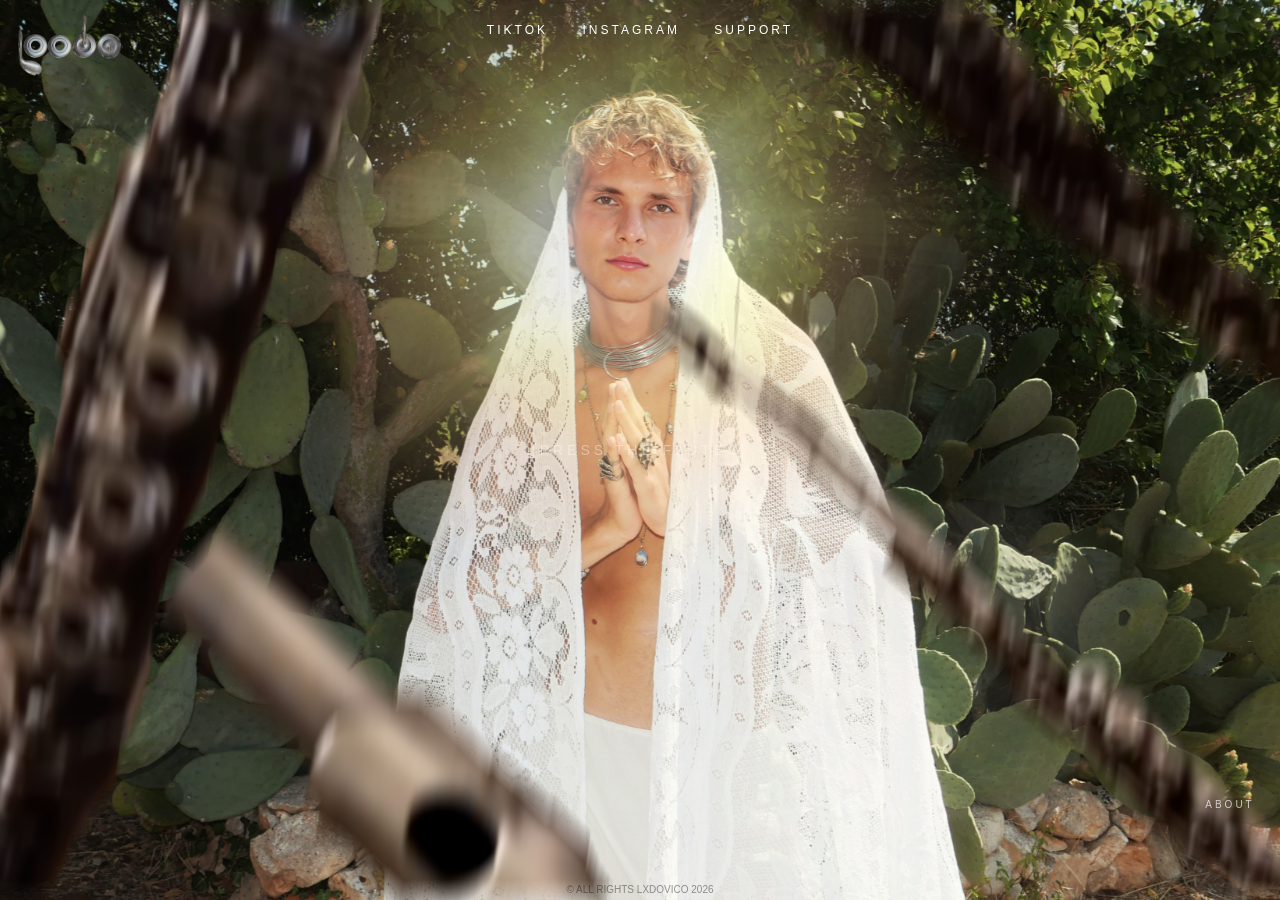
==== index.html @ c8a10abb "Add files via upload" ====
<!DOCTYPE html>
<html lang="en">
<head>
  <meta charset="UTF-8">
  <meta name="viewport" content="width=device-width, initial-scale=1.0">
  <title>Lxdovico</title>
  <link rel="stylesheet" href="style.css">
</head>
<body>

  <div class="social-support">
    <a href="https://www.tiktok.com/@lxdovico" target="_blank">TikTok</a>
    <a href="https://www.instagram.com/lxdovico" target="_blank">Instagram</a>
    <a href="https://www.buymeacoffee.com/lxdovico" target="_blank">SUPPORT</a>
  </div>

  <div id="instruction">[PRESS THE FLUTES]</div>

<img src="flute image.png" id="fluteOverlay" alt="Flute">
<img src="logo.png" id="logo" alt="Logo">

  <!-- ABOUT + video -->
  <div id="aboutLabel">ABOUT</div>
  <video id="cornerVideo" muted></video>

  <!-- copyright -->
  <div id="copyright">© ALL RIGHTS LXDOVICO 2026</div>

  <script src="script.js"></script>

</body>
</html>
---- style.css ----
* {
  margin: 0;
  padding: 0;
  box-sizing: border-box;
}

body {
  height: 100vh;
  overflow: hidden;
  font-family: Arial, sans-serif;
  color: white;
  background: url("background.jpg") no-repeat center center;
  background-size: cover;
}

/* SOCIAL */
.social-support {
  position: fixed;
  top: 20px;
  width: 100%;
  text-align: center;
  z-index: 30;
}

.social-support a {
  margin: 0 15px;
  text-decoration: none;
  color: white;
  font-size: 12px;
  letter-spacing: 3px;
  text-transform: uppercase;
}

/* INSTRUCTION */
#instruction {
  position: fixed;
  top: 50%;
  left: 50%;
  transform: translate(-50%, -50%);
  font-size: 14px;
  letter-spacing: 4px;
  opacity: 0.4;
  z-index: 30;
}

/* ABOUT LABEL */
#aboutLabel {
  position: fixed;
  bottom: 90px;
  right: 10px;
  width: 80px;
  text-align: center;
  font-size: 10px;
  letter-spacing: 3px;
  text-transform: uppercase;
  color: white;
  opacity: 0.7;
  z-index: 30;
}

/* PNG */
#fluteOverlay {
  transition: filter 0.4s ease;
}

#fluteOverlay.active {
  filter: brightness(1.4);
}

/* GLOW SMOOTH */
#fluteOverlay.active {
  filter: brightness(1.4);
}

/* VIDEO SMALL */
#cornerVideo {
  position: fixed;
  bottom: 20px;
  right: 10px;
  width: 70px;
  height: 70px;
  object-fit: cover;
  z-index: 25;
}

/* COPYRIGHT */
#copyright {
  position: fixed;
  bottom: 5px;
  width: 100%;
  text-align: center;
  font-size: 10px;
  color: black;
  opacity: 0.4;
  z-index: 30;
}

body {
  height: 100vh;
  overflow: hidden;
  font-family: Arial, sans-serif;
  color: white;
  position: relative;
}

body::before {
  content: "";
  position: fixed;
  inset: 0;
  background: url("background.jpg") no-repeat center center;
  background-size: cover;
  z-index: -1;
}

/* PNG overlay (glow rimane) */
#fluteOverlay {
  position: fixed;
  top: 0;
  left: 0;
  width: 100vw;
  height: 100vh;
  object-fit: cover;
  pointer-events: auto;
  transition: filter 0.4s ease;
  z-index: 10;
}

/* glow ma sempre BW */
#fluteOverlay.active {
  filter: brightness(1.4);
}

#logo {
  position: fixed;
  top: 10px;
  left: 10px;
  width: 120px;
  height: auto;
  object-fit: contain;
  z-index: 12;
}
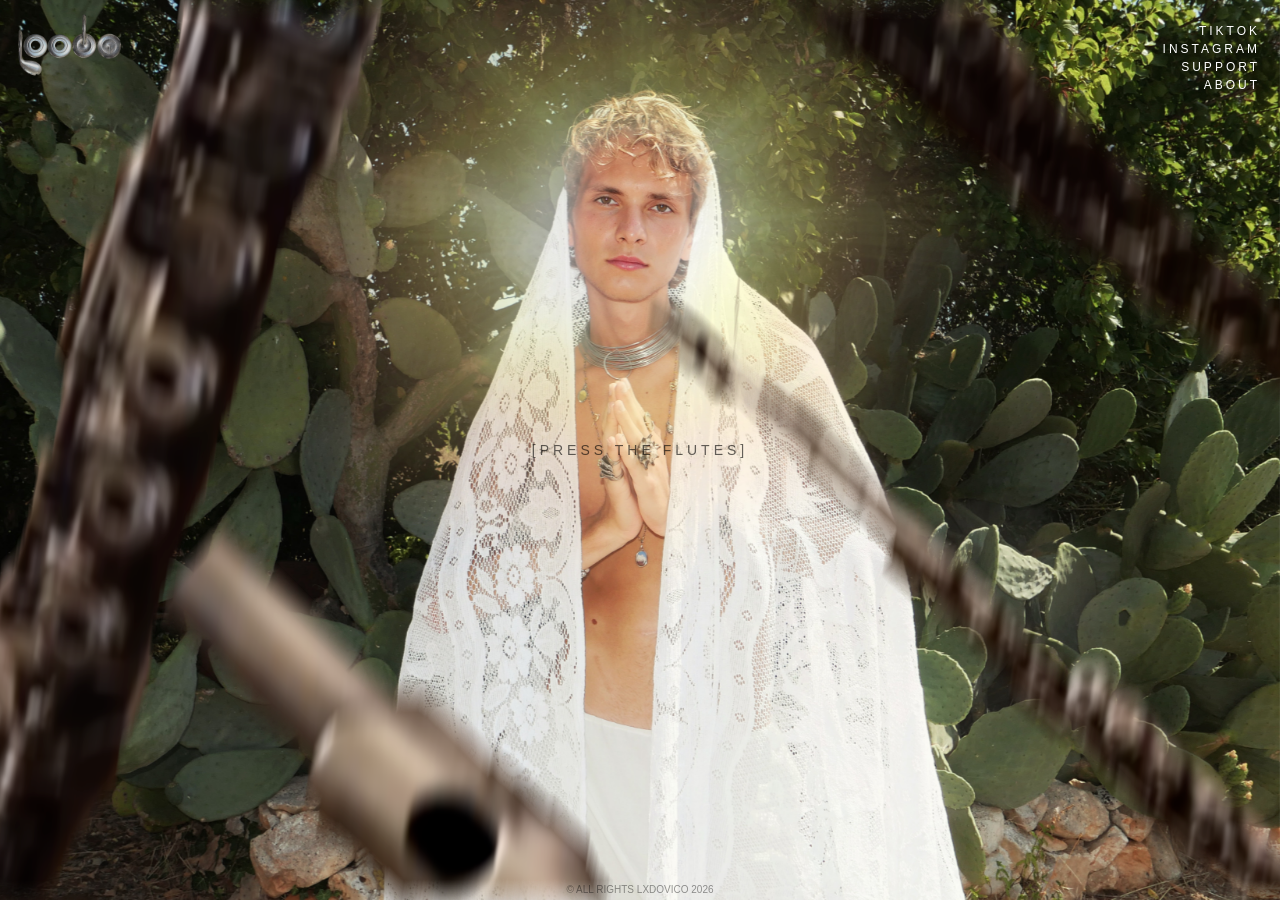
==== commit da142bca: "Add files via upload" ====
--- a/index.html
+++ b/index.html
@@ -7,11 +7,12 @@
   <link rel="stylesheet" href="style.css">
 </head>
 <body>
-
+  
   <div class="social-support">
     <a href="https://www.tiktok.com/@lxdovico" target="_blank">TikTok</a>
     <a href="https://www.instagram.com/lxdovico" target="_blank">Instagram</a>
     <a href="https://www.buymeacoffee.com/lxdovico" target="_blank">SUPPORT</a>
+    <a href="about.html">ABOUT</a>
   </div>
 
   <div id="instruction">[PRESS THE FLUTES]</div>
@@ -19,13 +20,51 @@
 <img src="flute image.png" id="fluteOverlay" alt="Flute">
 <img src="logo.png" id="logo" alt="Logo">
 
-  <!-- ABOUT + video -->
-  <div id="aboutLabel">ABOUT</div>
+ 
   <video id="cornerVideo" muted></video>
 
   <!-- copyright -->
   <div id="copyright">© ALL RIGHTS LXDOVICO 2026</div>
 
+  <div id="aboutOverlay">
+
+  <div class="about-box">
+
+
+    <h1>ABOUT</h1>
+
+    <p>
+    LXDOVICO (a.k.a. Ludo) is a flutist and producer based in London with international background in classical and electronic music production, with more than 10 years of experience in classical training in Milan.
+    </p>
+
+    <p>
+    He is actively collaborating and performing with Luzai in Italy and Sega Bodega in UK as a flutist, musician and recording musician, as well as working on his own projects exploring queer experimental electronic music.
+    </p>
+
+    <p>
+    Inspired by Björk and FKA Twigs, as well as traditional folk and hypnotic trance, Ludo explores his roots in Apulia, South Italy’s tarantism rhythms and the industrial and alienating sounds of London with the sound of the flute and his hybrid-electronic productions.
+    </p>
+
+    <h2 style="margin-top:40px;">PERSONAL PROJECT</h2>
+
+    <p>
+    On TikTok @lxdovico has reached more than 3.5M combined views and 650K likes.
+    </p>
+
+    <p>
+    Partnered with XL Recordings for the creation of a video for Danny L Harle’s single release “Azimuth” featuring Caroline Polachek (2025).
+    </p>
+
+    <p>
+    Rosalía follows his page and included his video for her promotional campaign for “Berghain” on Instagram (2026).
+    </p>
+
+    <p>
+    Other likes and follows: Roland, Spotify, Arca, Addison Rae, Eartheater, Oklou.
+    </p>
+    <a href="#" id="homeLink">HOME</a>
+
+</div>
   <script src="script.js"></script>
 
 </body>
--- a/style.css
+++ b/style.css
@@ -5,32 +5,44 @@
 }
 
 body {
+  font-family: Arial, sans-serif;
+  color: white;
+  min-height: 100vh;
+  position: relative;
+}
+
+body:not(.about-page) {
   height: 100vh;
   overflow: hidden;
-  font-family: Arial, sans-serif;
-  color: white;
+}
+
+body::before {
+  content: "";
+  position: fixed;
+  inset: 0;
   background: url("background.jpg") no-repeat center center;
   background-size: cover;
-}
-
-/* SOCIAL */
+  z-index: -1;
+  transition: 0.6s ease;
+}
+
+/* SOCIAL + LINKS TOP RIGHT IN COLUMN */
 .social-support {
   position: fixed;
   top: 20px;
-  width: 100%;
-  text-align: center;
+  right: 20px;
+  text-align: right;
   z-index: 30;
 }
 
 .social-support a {
-  margin: 0 15px;
-  text-decoration: none;
-  color: white;
+  display: block;
+  margin: 4px 0;
   font-size: 12px;
   letter-spacing: 3px;
   text-transform: uppercase;
-}
-
+  color: white;
+}
 /* INSTRUCTION */
 #instruction {
   position: fixed;
@@ -39,48 +51,32 @@
   transform: translate(-50%, -50%);
   font-size: 14px;
   letter-spacing: 4px;
-  opacity: 0.4;
+  color: rgba(0,0,0,0.6);
   z-index: 30;
 }
 
-/* ABOUT LABEL */
-#aboutLabel {
-  position: fixed;
-  bottom: 90px;
-  right: 10px;
-  width: 80px;
-  text-align: center;
-  font-size: 10px;
-  letter-spacing: 3px;
-  text-transform: uppercase;
-  color: white;
-  opacity: 0.7;
-  z-index: 30;
-}
-
-/* PNG */
+/* FLUTE */
 #fluteOverlay {
-  transition: filter 0.4s ease;
+  position: fixed;
+  inset: 0;
+  width: 100vw;
+  height: 100vh;
+  object-fit: cover;
+  z-index: 5;
+  transition: filter 0.15s ease;
 }
 
 #fluteOverlay.active {
-  filter: brightness(1.4);
-}
-
-/* GLOW SMOOTH */
-#fluteOverlay.active {
-  filter: brightness(1.4);
-}
-
-/* VIDEO SMALL */
-#cornerVideo {
-  position: fixed;
-  bottom: 20px;
-  right: 10px;
-  width: 70px;
-  height: 70px;
-  object-fit: cover;
-  z-index: 25;
+  filter: brightness(1.15) contrast(1.05);
+}
+
+/* LOGO */
+body:not(.about-page) #logo {
+  position: fixed;
+  top: 10px;
+  left: 10px;
+  width: 120px;
+  z-index: 12;
 }
 
 /* COPYRIGHT */
@@ -95,47 +91,266 @@
   z-index: 30;
 }
 
-body {
-  height: 100vh;
-  overflow: hidden;
-  font-family: Arial, sans-serif;
+/* ---------- ABOUT PAGE ---------- */
+
+.about-page {
+  overflow-y: auto;
+  height: auto;
+}
+
+.about-container {
+  max-width: 700px;
+  margin: 140px auto 60px auto;
+  padding: 60px 60px 80px 60px;
+  line-height: 1.6;
+  font-size: 16px;
+  text-align: left;
   color: white;
   position: relative;
-}
-
-body::before {
-  content: "";
-  position: fixed;
-  inset: 0;
-  background: url("background.jpg") no-repeat center center;
-  background-size: cover;
-  z-index: -1;
-}
-
-/* PNG overlay (glow rimane) */
-#fluteOverlay {
-  position: fixed;
-  top: 0;
-  left: 0;
+  z-index: 20;
+  background: rgba(0,0,0,0.35);
+  backdrop-filter: blur(6px);
+  -webkit-backdrop-filter: blur(6px);
+  border-radius: 20px;
+}
+
+.about-logo {
+  width: 60px;
+  opacity: 0.9;
+  transition: 0.3s ease;
+}
+
+.about-logo:hover {
+  opacity: 1;
+  transform: scale(1.05);
+}
+.about-flute {
+  width: 100%;
+  margin-top: 60px;
+  opacity: 0.7;
+}
+
+#aboutFlute {
+  position: fixed;
+  inset: 0;
   width: 100vw;
   height: 100vh;
   object-fit: cover;
-  pointer-events: auto;
+  z-index: 5;
+}
+
+.about-top {
+  position: fixed;
+  top: 20px;
+  left: 50%;
+  transform: translateX(-50%);
+  z-index: 40;
+}
+
+.about-logo {
+  width: 70px;
+  opacity: 0.9;
+  transition: 0.3s ease;
+}
+
+.about-logo:hover {
+  opacity: 1;
+}
+
+a {
+  text-decoration: none;
+}
+
+/* ABOUT OVERLAY */
+
+#aboutOverlay {
+  position: fixed;
+  inset: 0;
+  display: none;
+  justify-content: center;
+  align-items: center;
+  z-index: 100;
+  padding: 40px;
+}
+
+#aboutOverlay.active {
+  display: flex;
+}
+
+.about-box {
+  max-width: 700px;
+  max-height: 80vh;
+  overflow-y: auto;
+  padding: 60px;
+  border-radius: 20px;
+
+  background: transparent;
+  backdrop-filter: none;
+  -webkit-backdrop-filter: none;
+
+  line-height: 1.6;
+  font-size: 16px;
+}
+
+#aboutLogo {
+  width: 70px;
+  display: block;
+  margin: 0 auto 30px auto;
+  cursor: pointer;
+}
+
+/* BLUR HOME WHEN ABOUT OPEN */
+body.about-open #fluteOverlay,
+body.about-open #logo,
+body.about-open #instruction,
+body.about-open #copyright,
+body.about-open .social-support {
+  filter: blur(6px);
+  pointer-events: none;
+}
+
+/* Blur anche background */
+body.about-open::before {
+  filter: blur(10px);
+  transform: scale(1.05);
+}
+
+/* MOBILE VERSION */
+@media (max-width: 768px) {
+
+  #aboutOverlay {
+    align-items: flex-start;
+    padding-top: 40px;
+  }
+
+.about-box {
+  max-width: 700px;
+  max-height: 80vh;
+  overflow-y: auto;
+  padding: 60px;
+  border-radius: 20px;
+
+  background: transparent; /* niente grigio */
+  backdrop-filter: none;   /* niente blur interno */
+  -webkit-backdrop-filter: none;
+
+  line-height: 1.6;
+  font-size: 16px;
+}
+
+  #aboutLogo {
+    position: fixed;
+    bottom: 30px;
+    left: 50%;
+    transform: translateX(-50%);
+    margin: 0;
+  }
+
+    .social-support {
+    display: flex;
+    justify-content: center;
+    gap: 25px;
+    flex-wrap: nowrap;
+  }
+
+  .social-support a {
+    font-size: 14px;
+  }
+}
+
+/* ===== MOBILE ===== */
+@media (max-width: 768px) {
+
+  /* Social + About sulla stessa riga e più piccoli */
+  .social-support {
+    display: flex;
+    justify-content: center;
+    align-items: center;
+    gap: 18px;
+    flex-wrap: nowrap;
+  }
+
+  .social-support a {
+    font-size: 12px; /* più piccolo così entra tutto */
+    letter-spacing: 1px;
+  }
+
+  /* Logo in basso centrato */
+  .logo,
+  .home-logo {
+    position: fixed;
+    bottom: 30px;
+    left: 50%;
+    transform: translateX(-50%);
+  }
+
+}
+
+/* ===== MOBILE ===== */
+@media (max-width: 768px) {
+
+  /* Logo in basso alla pagina, centrato */
+  .logo,
+  .home-logo {
+    position: static;          /* niente fixed */
+    display: block;
+    margin: 80px auto 30px auto; /* spazio sopra + centrato */
+    text-align: center;
+  }
+
+}
+
+/* Overlay nascosto di default */
+.about-overlay {
+  position: fixed;
+  inset: 0;
+  display: flex;
+  justify-content: center;
+  align-items: center;
+
+  background: rgba(0, 0, 0, 0.4);
+  backdrop-filter: blur(10px);
+  -webkit-backdrop-filter: blur(10px);
+
+  opacity: 0;
+  pointer-events: none;
+  transition: opacity 0.4s ease;
+  z-index: 1000;
+}
+
+/* Quando attivo */
+.about-overlay.active {
+  opacity: 1;
+  pointer-events: all;
+}
+
+/* Blur della home */
+.home-content.blur {
+  filter: blur(6px);
   transition: filter 0.4s ease;
-  z-index: 10;
-}
-
-/* glow ma sempre BW */
-#fluteOverlay.active {
-  filter: brightness(1.4);
-}
-
-#logo {
-  position: fixed;
-  top: 10px;
-  left: 10px;
-  width: 120px;
-  height: auto;
-  object-fit: contain;
-  z-index: 12;
+}
+
+/* Box testo */
+.about-content {
+  max-width: 600px;
+  padding: 40px;
+  background: rgba(0, 0, 0, 0.6);
+  color: white;
+  backdrop-filter: blur(5px);
+}
+
+#homeLink {
+  display: block;
+  margin-top: 60px;
+  text-align: center;
+  font-size: 12px;
+  letter-spacing: 4px;
+  text-transform: uppercase;
+  color: white;
+  opacity: 0.7;
+  transition: 0.3s ease;
+}
+
+#homeLink:hover {
+  opacity: 1;
 }
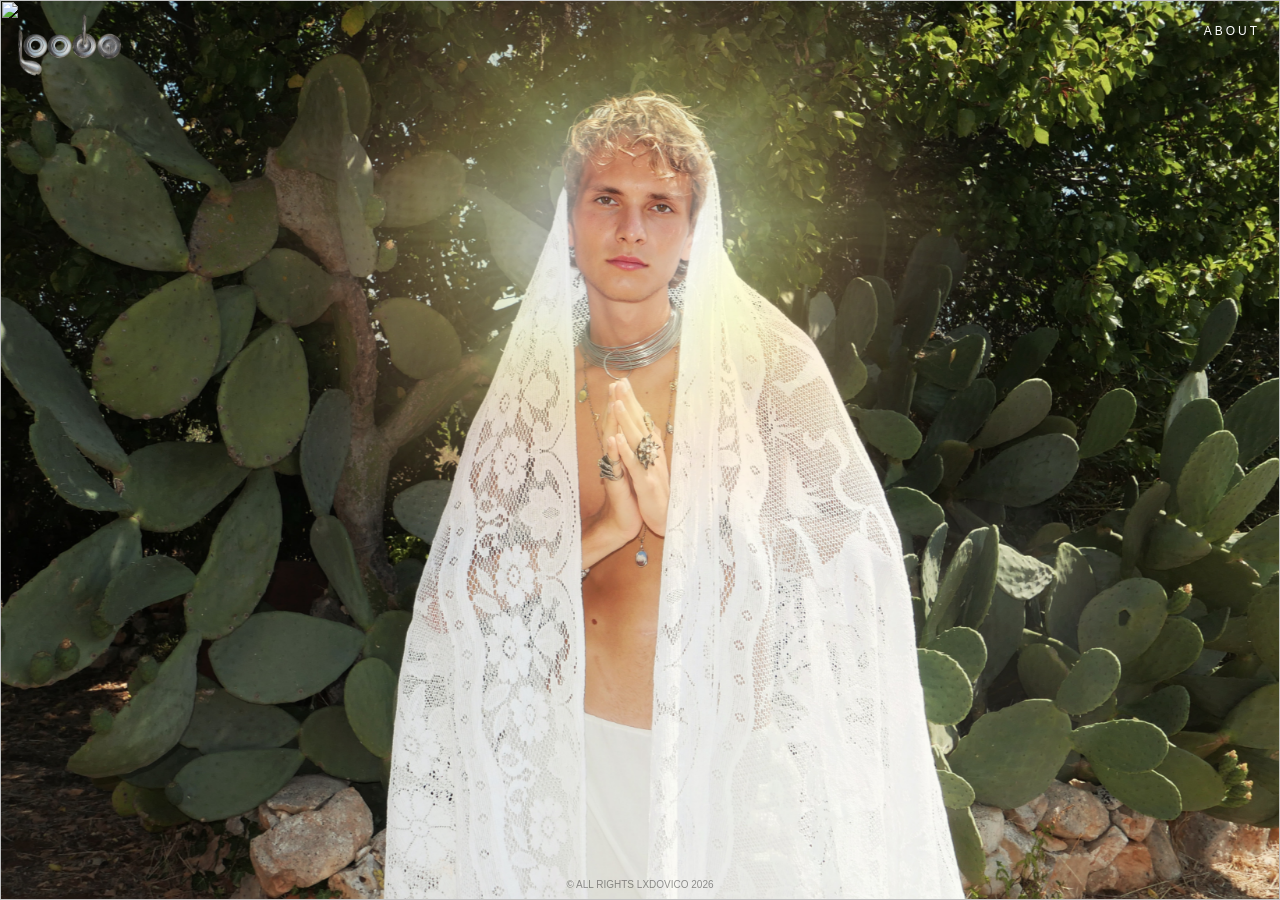
==== commit 97095c1e: "Add files via upload" ====
--- a/index.html
+++ b/index.html
@@ -9,15 +9,13 @@
 <body>
   
   <div class="social-support">
-    <a href="https://www.tiktok.com/@lxdovico" target="_blank">TikTok</a>
-    <a href="https://www.instagram.com/lxdovico" target="_blank">Instagram</a>
-    <a href="https://www.buymeacoffee.com/lxdovico" target="_blank">SUPPORT</a>
-    <a href="about.html">ABOUT</a>
-  </div>
+  <a href="about.html">ABOUT</a>
+</div>
 
-  <div id="instruction">[PRESS THE FLUTES]</div>
-
-<img src="flute image.png" id="fluteOverlay" alt="Flute">
+<img src="flute 1.png" class="flute" data-index="0">
+<img src="flute 2.png" class="flute" data-index="1">
+<img src="flute 3.png" class="flute" data-index="2">
+<img src="flute 4.png" class="flute" data-index="3">
 <img src="logo.png" id="logo" alt="Logo">
 
  
@@ -26,44 +24,78 @@
   <!-- copyright -->
   <div id="copyright">© ALL RIGHTS LXDOVICO 2026</div>
 
-  <div id="aboutOverlay">
+<div id="aboutOverlay">
+
+  <video id="inceptionVideo" autoplay muted loop playsinline>
+  <source src="inception.mov" type="video/quicktime">
+  <source src="inception.mp4" type="video/mp4">
+</video>
+
+
+
+  <img src="cowboy.jpg" id="aboutCowboy">
+
+
+
+  <!-- VIDEO BACKGROUND -->
 
   <div class="about-box">
+    <video class="about-video" autoplay muted playsinline id="ludoVideo">
+  <source src="Ludo.mov" type="video/quicktime">
+</video>
+
+<div class="about-content-inner">
 
 
-    <h1>ABOUT</h1>
+<img src="titolo.png" class="about-title" alt="About">
 
-    <p>
-    LXDOVICO (a.k.a. Ludo) is a flutist and producer based in London with international background in classical and electronic music production, with more than 10 years of experience in classical training in Milan.
-    </p>
+<p>
+Ludo (a.k.a. LXDOVICO) is a flutist and producer based in London, working across classical and electronic music with over a decade of training and performance experience, including studies in Milan.
+</p>
 
-    <p>
-    He is actively collaborating and performing with Luzai in Italy and Sega Bodega in UK as a flutist, musician and recording musician, as well as working on his own projects exploring queer experimental electronic music.
-    </p>
+<p>
+He collaborates as a musician and performer with artists and projects in both Italy and the UK, including work with Sega Bodega. Alongside collaborations, he develops his own hybrid sound, blending experimental electronic production with the flute.
+</p>
 
-    <p>
-    Inspired by Björk and FKA Twigs, as well as traditional folk and hypnotic trance, Ludo explores his roots in Apulia, South Italy’s tarantism rhythms and the industrial and alienating sounds of London with the sound of the flute and his hybrid-electronic productions.
-    </p>
+<p>
+Inspired by queer club music, traditional folk and hypnotic trance, Ludo draws from his roots in Apulia, South Italy (including the rhythmic traditions of tarantism) as well as the industrial and alienating textures of urban spaces like London and Milan. His work explores a dialogue between organic and synthetic sound, merging experimental flute practices with electronic production to create dystopian landscapes.
+</p>
 
-    <h2 style="margin-top:40px;">PERSONAL PROJECT</h2>
+<h2 style="margin-top:40px;">PERSONAL PROJECT</h2>
 
-    <p>
-    On TikTok @lxdovico has reached more than 3.5M combined views and 650K likes.
-    </p>
+<p>
+On TikTok, @lxdovico has accumulated over 3.5M combined views and 650K likes.
+</p>
 
-    <p>
-    Partnered with XL Recordings for the creation of a video for Danny L Harle’s single release “Azimuth” featuring Caroline Polachek (2025).
-    </p>
+<ul style="margin-top:20px; line-height:1.8;">
+  <li>
+    Partnered with XL Recordings to create a promotional video for Danny L Harle’s single <em>Azimuth</em>, featuring Caroline Polachek (2025).
+  </li>
+  <li>
+    Content from his page was featured in promotional material for Rosalía’s <em>Berghain</em> / <em>LUX</em> campaign on Instagram (2026).
+  </li>
+  <li>
+    His work has received engagement and recognition from brands and artists including Addison Rae, Arca, Azealia Banks, Eartheater, Oklou, Roland, Rosalía, Sevdaliza and Spotify.
+  </li>
+</ul>
 
-    <p>
-    Rosalía follows his page and included his video for her promotional campaign for “Berghain” on Instagram (2026).
-    </p>
+<div class="about-social">
+  <a href="https://www.instagram.com/lxdovico" target="_blank">
+    <img src="instagram.png" alt="Instagram">
+  </a>
+  <a href="https://www.tiktok.com/@lxdovico" target="_blank">
+    <img src="tiktok.png" alt="TikTok">
+  </a>
+  <a href="https://www.buymeacoffee.com/lxdovico" target="_blank">
+    <img src="support.png" alt="Support">
+  </a>
+  
+</div>
 
-    <p>
-    Other likes and follows: Roland, Spotify, Arca, Addison Rae, Eartheater, Oklou.
-    </p>
-    <a href="#" id="homeLink">HOME</a>
+<img src="contact.png" class="about-contact" alt="Contact">
 
+<a href="#" id="homeLink">HOME</a>
+</div>
 </div>
   <script src="script.js"></script>
 
--- a/style.css
+++ b/style.css
@@ -11,9 +11,14 @@
   position: relative;
 }
 
-body:not(.about-page) {
+body:not(.about-open) {
   height: 100vh;
   overflow: hidden;
+}
+
+body.about-open {
+  height: auto;
+  overflow-y: auto;
 }
 
 body::before {
@@ -42,6 +47,8 @@
   letter-spacing: 3px;
   text-transform: uppercase;
   color: white;
+
+  text-shadow: 0 0 6px rgba(0,0,0,0.8);
 }
 /* INSTRUCTION */
 #instruction {
@@ -56,17 +63,59 @@
 }
 
 /* FLUTE */
-#fluteOverlay {
-  position: fixed;
-  inset: 0;
-  width: 100vw;
-  height: 100vh;
-  object-fit: cover;
-  z-index: 5;
-  transition: filter 0.15s ease;
-}
-
-#fluteOverlay.active {
+.flute{
+  position:fixed;
+  top:0;
+  left:0;
+
+  width:100%;
+  height:100%;
+
+  object-fit:cover;
+
+  z-index:5;
+  pointer-events:auto;
+
+  transition: filter 0.35s ease;
+}
+
+.flute{
+  position:fixed;
+  top:0;
+  left:0;
+
+  width:100%;
+  height:100%;
+
+  object-fit:cover;
+
+  z-index:5;
+  pointer-events:auto;
+  
+  transition: filter 0.35s ease;
+}
+
+.flute{
+  position:fixed;
+  top:0;
+  left:0;
+
+  width:100%;
+  height:100%;
+
+  object-fit:cover;
+
+  z-index:5;
+  pointer-events:auto;
+  transition: filter 0.35s ease;
+}
+
+.flute:nth-of-type(1) { z-index: 5; }
+.flute:nth-of-type(2) { z-index: 6; }
+.flute:nth-of-type(3) { z-index: 7; }
+.flute:nth-of-type(4) { z-index: 8; }
+
+.flute.active {
   filter: brightness(1.15) contrast(1.05);
 }
 
@@ -82,13 +131,15 @@
 /* COPYRIGHT */
 #copyright {
   position: fixed;
-  bottom: 5px;
+  bottom: 10px;
+  left: 0;
   width: 100%;
   text-align: center;
   font-size: 10px;
   color: black;
   opacity: 0.4;
-  z-index: 30;
+  z-index: 5000;          /* sopra overlay e immagini */
+  pointer-events: none;   /* non interferisce con click */
 }
 
 /* ---------- ABOUT PAGE ---------- */
@@ -164,32 +215,44 @@
 /* ABOUT OVERLAY */
 
 #aboutOverlay {
-  position: fixed;
-  inset: 0;
+  position: absolute;
+  top: 0;
+  left: 0;
+  width: 100%;
+  min-height: 100vh;
+
   display: none;
-  justify-content: center;
-  align-items: center;
   z-index: 100;
-  padding: 40px;
+
+  padding: 90px 8vw 120px 8vw;
+
+  background: rgba(0, 0, 0, 0.4);
+  backdrop-filter: blur(10px);
+  -webkit-backdrop-filter: blur(10px);
+
+  opacity: 0;
+  pointer-events: none;
+  transition: opacity 0.4s ease;
+}
+
+body.about-open {
+  overflow: hidden;
+  height: 100vh;
 }
 
 #aboutOverlay.active {
   display: flex;
+  opacity: 1;
+  pointer-events: all;
 }
 
 .about-box {
-  max-width: 700px;
-  max-height: 80vh;
-  overflow-y: auto;
-  padding: 60px;
-  border-radius: 20px;
-
+  width: 100%;
+  height: 100%;
+  padding: 0;
   background: transparent;
-  backdrop-filter: none;
-  -webkit-backdrop-filter: none;
-
-  line-height: 1.6;
-  font-size: 16px;
+  overflow: visible;
+  max-height: none;
 }
 
 #aboutLogo {
@@ -203,59 +266,19 @@
 body.about-open #fluteOverlay,
 body.about-open #logo,
 body.about-open #instruction,
-body.about-open #copyright,
-body.about-open .social-support {
+body.about-open .social-support:not(.about-social) {
   filter: blur(6px);
   pointer-events: none;
+}
+
+.about-social {
+  filter: none !important;
 }
 
 /* Blur anche background */
 body.about-open::before {
   filter: blur(10px);
   transform: scale(1.05);
-}
-
-/* MOBILE VERSION */
-@media (max-width: 768px) {
-
-  #aboutOverlay {
-    align-items: flex-start;
-    padding-top: 40px;
-  }
-
-.about-box {
-  max-width: 700px;
-  max-height: 80vh;
-  overflow-y: auto;
-  padding: 60px;
-  border-radius: 20px;
-
-  background: transparent; /* niente grigio */
-  backdrop-filter: none;   /* niente blur interno */
-  -webkit-backdrop-filter: none;
-
-  line-height: 1.6;
-  font-size: 16px;
-}
-
-  #aboutLogo {
-    position: fixed;
-    bottom: 30px;
-    left: 50%;
-    transform: translateX(-50%);
-    margin: 0;
-  }
-
-    .social-support {
-    display: flex;
-    justify-content: center;
-    gap: 25px;
-    flex-wrap: nowrap;
-  }
-
-  .social-support a {
-    font-size: 14px;
-  }
 }
 
 /* ===== MOBILE ===== */
@@ -292,34 +315,16 @@
   /* Logo in basso alla pagina, centrato */
   .logo,
   .home-logo {
-    position: static;          /* niente fixed */
+    position: fixed;          /* niente fixed */
     display: block;
-    margin: 80px auto 30px auto; /* spazio sopra + centrato */
+    margin: 160px auto 30px auto; /* spazio sopra + centrato */
     text-align: center;
   }
 
 }
 
-/* Overlay nascosto di default */
-.about-overlay {
-  position: fixed;
-  inset: 0;
-  display: flex;
-  justify-content: center;
-  align-items: center;
-
-  background: rgba(0, 0, 0, 0.4);
-  backdrop-filter: blur(10px);
-  -webkit-backdrop-filter: blur(10px);
-
-  opacity: 0;
-  pointer-events: none;
-  transition: opacity 0.4s ease;
-  z-index: 1000;
-}
-
 /* Quando attivo */
-.about-overlay.active {
+#aboutOverlay.active {
   opacity: 1;
   pointer-events: all;
 }
@@ -340,17 +345,698 @@
 }
 
 #homeLink {
-  display: block;
-  margin-top: 60px;
-  text-align: center;
+
+  position: fixed;
+
+  bottom: 30px;
+  left: 50%;
+
+  transform: translateX(-50%);
+  will-change: filter;  /* fix glitch */
+
   font-size: 12px;
   letter-spacing: 4px;
   text-transform: uppercase;
   color: white;
   opacity: 0.7;
-  transition: 0.3s ease;
+
+  transition: filter 0.3s ease;
+
+  z-index: 4000;
+
 }
 
 #homeLink:hover {
   opacity: 1;
+}
+
+.flute {
+  pointer-events: auto;
+}
+
+/* RANDOM ABOUT IMAGES */
+
+.about-random-img {
+  position: fixed;
+  width: 120px;
+  pointer-events: none;
+  transform: translate(-50%, -50%);
+  z-index: 1500;
+  animation: fadeIn 0.2s ease;
+}
+
+@keyframes fadeIn {
+  from { opacity: 0; transform: translate(-50%, -50%) scale(0.8); }
+  to { opacity: 1; transform: translate(-50%, -50%) scale(1); }
+}
+
+/* ABOUT LAYOUT RIGHT SIDE */
+.about-content{
+  position:fixed;
+  inset:0;
+  z-index:10;
+  display:flex;
+  justify-content:justify;
+  align-items:center;
+
+  text-align: justify;
+}
+
+.about-content-inner{
+  position:relative;
+  z-index:500;
+}
+
+#logo.active {
+  filter: brightness(1.15) contrast(1.05);
+  transition: filter 0.15s ease;
+}
+
+#aboutCowboy {
+  position: fixed;
+  inset: 0;
+  width: 100vw;
+  height: 100vh;
+  object-fit: cover;   /* riempie tutto lo schermo */
+  z-index: 90;
+  pointer-events: none;
+}
+
+#aboutCowboy {
+  transition: filter 0.8s ease, opacity 0.8s ease;
+}
+
+#aboutCowboy.blur-out {
+  filter: blur(20px);
+  opacity: 0;
+}
+
+.about-full-image {
+  position: fixed;
+  inset: 0;
+  width: 100vw;
+  height: 100vh;
+  object-fit: cover;
+
+  z-index: 120;          /* PIÙ ALTO del cowboy */
+  pointer-events: auto;
+}
+
+#aboutOverlay {
+  pointer-events: auto;
+}
+
+.about-images,
+.about-full-image {
+  position: fixed;
+  inset: 0;
+  width: 100vw;
+  height: 100vh;
+  object-fit: cover;
+  z-index: 120;
+  pointer-events: auto;
+}
+
+.about-content-inner ul {
+  margin-left: 22px;
+  list-style: disc;
+  line-height: 1.4;   /* più compatto */
+  margin-top: 10px;
+}
+
+.about-content-inner li {
+  margin-bottom: 4px; /* spazio minimo tra punti */
+}
+
+/* CONTAINER PER IMMAGINI DISTRIBUITE */
+.about-floating-layer {
+  position: fixed;
+  inset: 0;
+  pointer-events: none;
+  z-index: 1400;
+}
+
+/* immagini fluttuanti */
+.about-floating-img {
+  position: fixed;
+  width: 120px;
+  pointer-events: none;
+  z-index: 1500;
+
+  opacity: 0;
+  transform: translate(-50%, -50%) scale(0.95);
+  transition: opacity 0.4s ease, transform 0.4s ease;
+}
+
+.about-floating-img.show {
+  opacity: 1;
+  transform: translate(-50%, -50%) scale(1);
+}
+
+.about-floating-img.fade-out {
+  opacity: 0;
+  transform: translate(-50%, -50%) scale(0.98);
+}
+
+.about-social {
+  position: fixed;
+  top: 20px;
+  right: 20px;
+  display: flex;
+  flex-direction: column;
+  gap: 14px;
+  z-index: 2000;
+}
+
+.about-social img {
+  width: 80px;          /* grandezza icone */
+  height: auto;
+  display: block;
+  transition: transform 0.2s ease;
+}
+
+.about-social img:hover {
+  transform: scale(1.08);
+}
+
+body:not(.about-open) .about-social {
+  display: none;
+}
+
+/* INCEPTION VIDEO – bottom right */
+#inceptionVideo{
+  mix-blend-mode:screen;
+  position:fixed;
+
+  bottom:120px;
+  right:40px;
+
+  width:120px;
+  height:auto;
+
+  border-radius:12px;
+
+  opacity:0.5;
+  filter:blur(3px);
+
+  z-index:6000;
+  pointer-events:none;
+}
+
+
+/* ========================= */
+/* ===== MOBILE CLEAN ====== */
+/* ========================= */
+
+@media (max-width: 768px) {
+
+  /* ABOUT TEXT */
+  .about-content-inner{
+  position:relative;
+  width:100%;
+  max-width:600px;
+
+  margin:auto;
+
+  max-height:70vh;
+  overflow-y:auto;
+
+  padding:40px 24px;
+
+  text-align:justify;
+
+  background:transparent;
+  backdrop-filter:none;
+  border-radius:0;
+}
+
+/* EFFETTO BORDI SFUMATI PER IL BOX MOBILE (scroll) */
+.about-content-inner {
+  mask-image: linear-gradient(
+    to bottom,
+    transparent 0px,
+    black 40px,
+    black calc(100% - 40px),
+    transparent 100%
+  );
+
+  -webkit-mask-image: linear-gradient(
+    to bottom,
+    transparent 0px,
+    black 40px,
+    black calc(100% - 40px),
+    transparent 100%
+  );
+}
+
+  #aboutCowboy{
+  position:fixed;
+  inset:0;
+  width:100vw;
+  height:100vh;
+  object-fit:cover;
+  z-index:90;
+}
+
+  #brightonBg{
+    display:none;
+  }
+
+  /* Social più piccoli */
+  .about-social {
+    top: 10px;
+    right: 10px;
+  }
+
+  .about-social img {
+    width: 70px;
+  }
+
+  /* Flute home */
+  .flute {
+    object-fit: cover;
+  }
+
+}
+
+@media (max-width:768px){
+
+  .about-social{
+    position:relative;
+    flex-direction:row;
+    justify-content:center;
+    gap:30px;
+    margin-top:60px;
+  }
+
+}
+
+@media (max-width:768px){
+
+.about-contact{
+
+  position:static;
+  display:block;
+
+  width:220px;
+
+  margin:30px auto;
+
+}
+
+}
+
+@media (max-width:768px){
+
+body:not(.about-page) #logo{
+  position:fixed;
+  top:50%;
+  left:50%;
+  transform:translate(-50%,-50%);
+  width:140px;
+}
+
+.social-support{
+  bottom:40px;
+  top:auto;
+  left:50%;
+  transform:translateX(-50%);
+  right:auto;
+}
+
+}
+
+@media (max-width:768px){
+
+  .about-contact{
+
+    position:static !important;
+    width:220px;
+
+    display:block;
+
+    margin:40px auto 20px auto;
+
+  }
+
+}
+
+html,body{
+  width:100%;
+  height:100%;
+}
+
+html, body{
+  height:100%;
+}
+
+.about-video{
+
+  position:fixed;
+
+  top:40px;
+  left:50%;
+  transform:translateX(-50%);
+
+  width:120px;
+  height:auto;
+
+  border-radius:12px;
+
+  opacity:0.7;
+  filter:blur(1px) brightness(1.1);
+
+  mix-blend-mode:screen;
+
+  z-index:200;
+  pointer-events:none;
+}
+
+#aboutCowboy{
+  position:fixed;
+  inset:0;
+  width:100vw;
+  height:100vh;
+  object-fit:cover;
+  z-index:90;
+}
+
+.about-content-inner p{
+  text-align:justify;
+}
+
+/* ABOUT TYPOGRAPHY SPACING */
+
+.about-content-inner h1{
+  margin-bottom:22px;
+}
+
+.about-content-inner p{
+  margin-bottom:16px;
+}
+
+.about-content-inner h2{
+  margin-top:40px;
+  margin-bottom:20px;
+}
+
+.about-content-inner h1{
+  letter-spacing:3px;
+}
+
+.about-title{
+  display:block;
+  width:320px;      /* dimensione titolo */
+  max-width:70vw;   /* responsivo su mobile */
+  margin:0 auto 30px auto;
+
+  position:relative;
+  z-index:800;
+  pointer-events:none;
+}
+
+/* ABOUT TITLE IMAGE */
+
+.about-title{
+
+  display:block;
+
+  width:520px;        /* desktop molto più grande */
+  max-width:90vw;     /* responsive */
+
+  margin:0 0 40px 0;
+
+  mix-blend-mode:screen;
+  opacity:0.95;
+
+  pointer-events:auto;
+  position:relative;
+  z-index:600;
+
+}
+
+@media (max-width:768px){
+
+  .about-title{
+    width:100%;       /* occupa tutta la riga */
+    max-width:100%;
+    margin-bottom:40px;
+  }
+
+}
+
+/* CONTACT IMAGE */
+
+/* Contenitore immagine contact */
+/* Contenitore immagine contact */
+/* CONTACT IMAGE */
+
+.about-contact {
+
+  position: fixed;
+
+  bottom: 40px;
+  right: 40px;
+
+  width: 170px;
+
+  z-index: 2000;
+  opacity: 0.9;
+
+  transition: transform 0.3s ease, filter 0.3s ease;
+  cursor: pointer;
+
+}
+
+/* hover glow */
+
+.about-contact:hover {
+
+  transform: scale(1.05);
+
+  filter: brightness(1.4) blur(3px);
+
+  animation: blurPulse 1.2s infinite alternate;
+
+}
+
+/* Al passaggio del mouse: glow morbido */
+.about-contact:hover {
+  transform: scale(1.05);
+
+  filter: brightness(1.4) blur(3px);
+  /* facoltativo: animazione pulsante */
+  animation: blurPulse 1.2s infinite alternate;
+}
+
+/* Pulsazione glow sfocato */
+@keyframes blurPulse {
+  0% {
+    filter: brightness(1.2) blur(2px);
+  }
+  100% {
+    filter: brightness(1.5) blur(6px);
+  }
+}
+
+/* TRANSIZIONE BASE PER LINK SOCIAL */
+.social-support a {
+  transition: filter 0.3s ease, transform 0.3s ease;
+}
+
+/* EFFETTO GLOW/BLUR AL PASSAGGIO */
+.social-support a:hover {
+  transform: scale(1.05);
+
+  filter: brightness(1.4) blur(2px);
+  animation: socialBlurPulse 1.2s infinite alternate;
+}
+
+/* PULSAZIONE MORBIDA */
+@keyframes socialBlurPulse {
+  0% {
+    filter: brightness(1.2) blur(1px);
+  }
+  100% {
+    filter: brightness(1.6) blur(4px);
+  }
+}
+
+
+/* SOCIAL LINK BASE */
+.social-support a {
+  transition: filter 0.3s ease, transform 0.3s ease;
+}
+
+/* HOVER */
+.social-support a:hover {
+  transform: scale(1.05);
+  filter: brightness(1.4) blur(2px);
+  animation: socialBlurPulse 1.2s infinite alternate;
+}
+
+/* CLICK / ACTIVE */
+.social-support a:active {
+  transform: scale(1.02);
+  filter: brightness(1.6) blur(4px);
+}
+
+/* PULSAZIONE (hover + active la usano) */
+@keyframes socialBlurPulse {
+  0% {
+    filter: brightness(1.2) blur(1px);
+  }
+  100% {
+    filter: brightness(1.6) blur(4px);
+  }
+}
+
+/* ===== PER I SOCIAL DELL’ABOUT (icone) ===== */
+.about-social img {
+  transition: transform 0.3s ease, filter 0.3s ease;
+}
+
+.about-social a:hover img {
+  transform: scale(1.08);
+  filter: brightness(1.4) blur(2px);
+  animation: socialBlurPulse 1.2s infinite alternate;
+}
+
+.about-social a:active img {
+  transform: scale(1.04);
+  filter: brightness(1.6) blur(4px);
+}
+
+
+/* BASE LINK (evita spostamenti) */
+.social-support a,
+#homeLink {
+  display: inline-block;
+  transform-origin: center;
+  transition: filter 0.3s ease, transform 0.3s ease;
+}
+
+/* HOVER GLOW */
+.social-support a:hover {
+  transform: scale(1.05);
+  filter: brightness(1.4) blur(2px);
+}
+
+#homeLink:hover{
+  opacity:1;
+}
+
+/* ACTIVE (click) */
+.social-support a:active,
+#homeLink:hover {
+  filter: brightness(1.4) blur(2px);
+}
+
+/* PULSAZIONE */
+@keyframes socialBlurPulse {
+  0%   { filter: brightness(1.2) blur(1px); }
+  100% { filter: brightness(1.6) blur(4px); }
+}
+
+/* GLOW PER TITOLO.PNG (about-title) - FORZA PRIORITÀ */
+.about-title {
+  transition: transform 0.3s ease, filter 0.3s ease !important;
+  pointer-events: auto; /* così rileva hover */
+}
+
+/* HOVER: glow/blur come gli altri PNG */
+.about-title:hover {
+  transform: scale(1.05) !important;
+  filter: brightness(1.4) blur(2px) !important;
+  animation: socialBlurPulse 1.2s infinite alternate;
+}
+
+/* CLICK */
+.about-title:active {
+  transform: scale(1.02) !important;
+  filter: brightness(1.6) blur(4px) !important;
+}
+
+/* GLOW AUTOMATICO PER TITOLO.PNG */
+.about-title {
+  animation: titleAutoGlow 3s ease-in-out infinite;
+}
+
+/* ANIMAZIONE */
+@keyframes titleAutoGlow {
+  0% {
+    filter: brightness(1) blur(0px);
+  }
+  50% {
+    filter: brightness(1.4) blur(2px);
+  }
+  100% {
+    filter: brightness(1) blur(0px);
+  }
+}
+
+/* EMAIL POPUP */
+
+.email-popup{
+
+  position:fixed;
+
+  width:260px;
+
+  left:50%;
+  top:50%;
+
+  transform:translate(-50%,-50%);
+
+  z-index:3000;
+
+  opacity:0;
+
+  transition:opacity 0.8s ease;
+
+  pointer-events:none;
+
+}
+
+.email-popup.show{
+  opacity:1;
+}
+
+@media (max-width:768px){
+
+  #homeLink{
+
+    position:static !important;   /* rientra nel box */
+
+    display:block;
+
+    width:100%;
+
+    text-align:center;
+
+    margin:40px auto 20px auto;
+
+    left:auto;
+    bottom:auto;
+    transform:none;
+
+  }
+
+  .about-content-inner{
+  font-size:14px;
+  line-height:1.5;
+}
+
+}
+
+@media (min-width:769px){
+
+  .about-content-inner{
+
+    width: 1000px;          /* larghezza del testo */
+    margin-left: 6vw;      /* spazio a sinistra */
+    margin-right: auto;    /* lascia spazio a destra */
+
+  }
+
 }
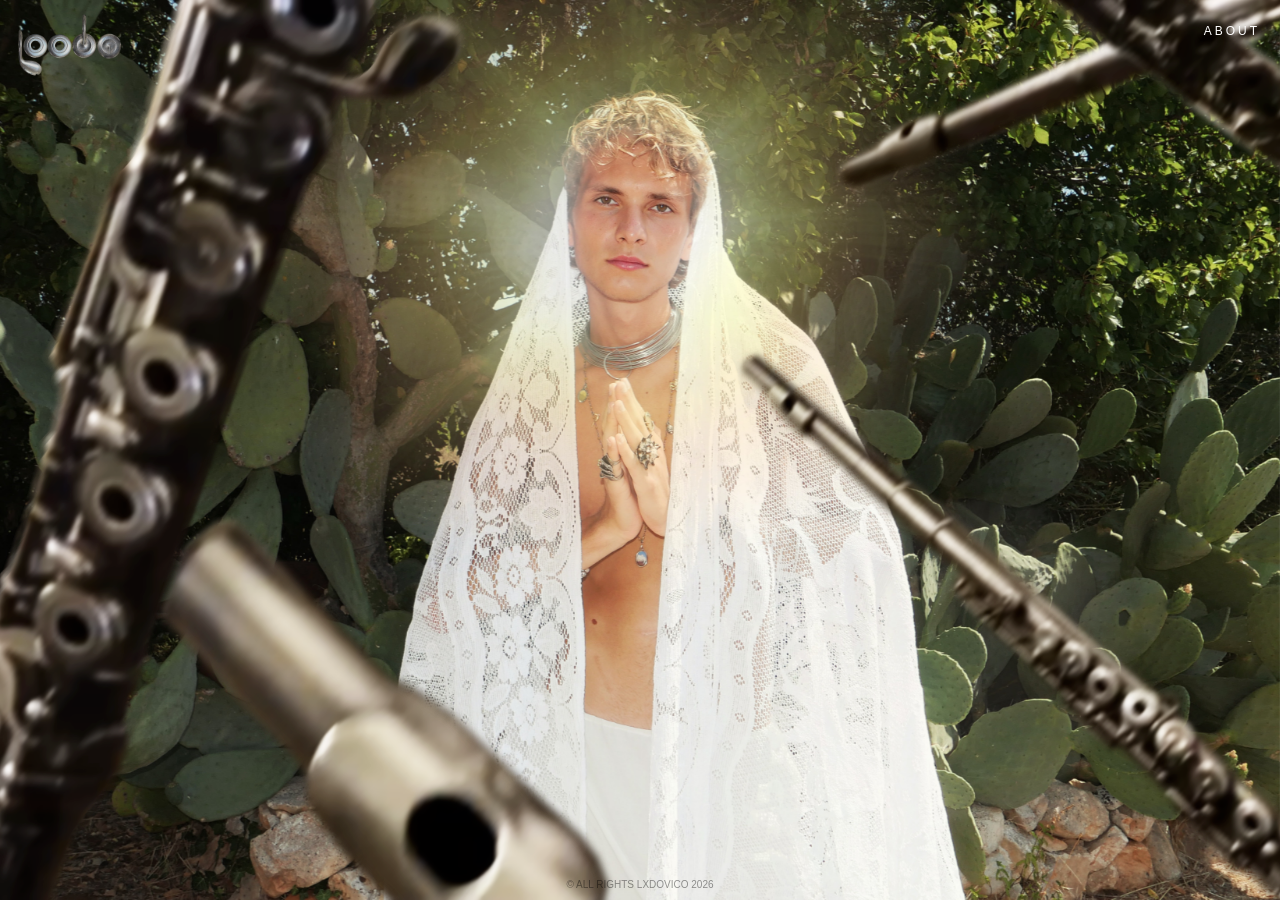
==== commit 4398fab8: "Add files via upload" ====
--- a/index.html
+++ b/index.html
@@ -86,8 +86,8 @@
   <a href="https://www.tiktok.com/@lxdovico" target="_blank">
     <img src="tiktok.png" alt="TikTok">
   </a>
-  <a href="https://www.buymeacoffee.com/lxdovico" target="_blank">
-    <img src="support.png" alt="Support">
+  <a href="https://www.youtube.com/lxdovico" target="_blank">
+    <img src="youtube.png" alt="YouTube">
   </a>
   
 </div>
